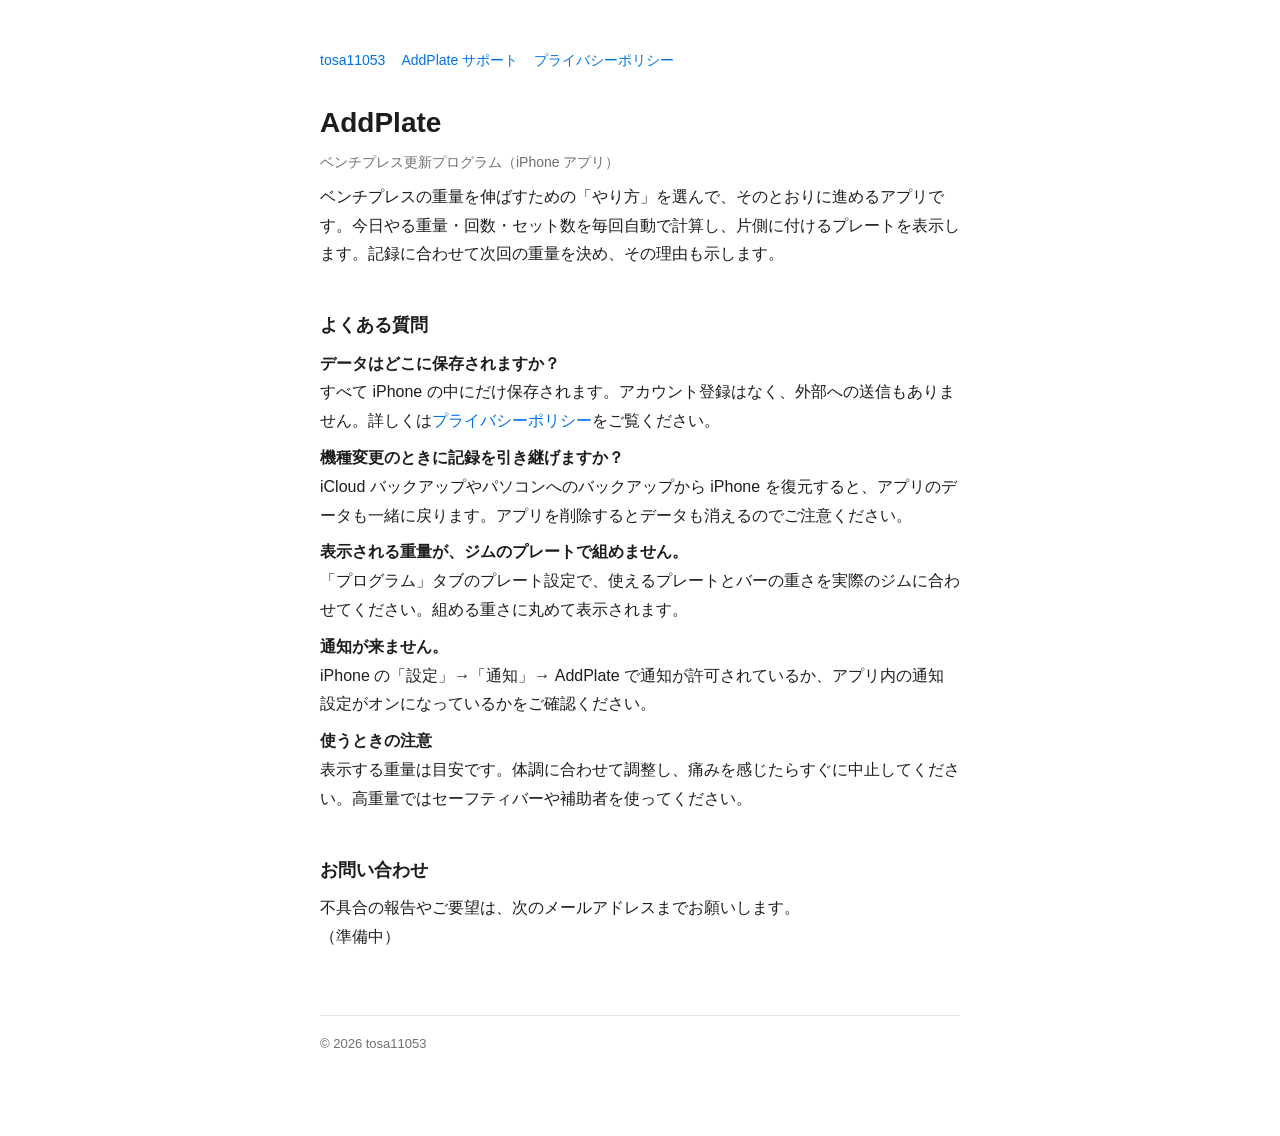
==== addplate/index.html @ 55cd1dd5 "Add the developer site with the AddPlate support page and privacy policy Co-Authored-By: Claude Fabl" ====
<!doctype html>
<html lang="ja">
<head>
<meta charset="utf-8">
<meta name="viewport" content="width=device-width, initial-scale=1">
<title>AddPlate サポート</title>
<link rel="stylesheet" href="../style.css">
</head>
<body>
<main>
<nav><a href="../">tosa11053</a><a href="./">AddPlate サポート</a><a href="privacy.html">プライバシーポリシー</a></nav>
<h1>AddPlate</h1>
<p class="meta">ベンチプレス更新プログラム（iPhone アプリ）</p>
<p>ベンチプレスの重量を伸ばすための「やり方」を選んで、そのとおりに進めるアプリです。今日やる重量・回数・セット数を毎回自動で計算し、片側に付けるプレートを表示します。記録に合わせて次回の重量を決め、その理由も示します。</p>

<h2>よくある質問</h2>
<p><strong>データはどこに保存されますか？</strong><br>すべて iPhone の中にだけ保存されます。アカウント登録はなく、外部への送信もありません。詳しくは<a href="privacy.html">プライバシーポリシー</a>をご覧ください。</p>
<p><strong>機種変更のときに記録を引き継げますか？</strong><br>iCloud バックアップやパソコンへのバックアップから iPhone を復元すると、アプリのデータも一緒に戻ります。アプリを削除するとデータも消えるのでご注意ください。</p>
<p><strong>表示される重量が、ジムのプレートで組めません。</strong><br>「プログラム」タブのプレート設定で、使えるプレートとバーの重さを実際のジムに合わせてください。組める重さに丸めて表示されます。</p>
<p><strong>通知が来ません。</strong><br>iPhone の「設定」→「通知」→ AddPlate で通知が許可されているか、アプリ内の通知設定がオンになっているかをご確認ください。</p>
<p><strong>使うときの注意</strong><br>表示する重量は目安です。体調に合わせて調整し、痛みを感じたらすぐに中止してください。高重量ではセーフティバーや補助者を使ってください。</p>

<h2>お問い合わせ</h2>
<p>不具合の報告やご要望は、次のメールアドレスまでお願いします。<br><span id="contact">（準備中）</span></p>
<footer>© 2026 tosa11053</footer>
</main>
</body>
</html>
---- style.css ----
:root { --bg: #fff; --fg: #1d1d1f; --muted: #6e6e73; --accent: #0071e3; --line: #e5e5ea; }
@media (prefers-color-scheme: dark) { :root { --bg: #000; --fg: #f5f5f7; --muted: #a1a1a6; --line: #2c2c2e; } }
* { box-sizing: border-box; }
body { margin: 0; background: var(--bg); color: var(--fg); font: 16px/1.8 -apple-system, BlinkMacSystemFont, "Hiragino Sans", "Helvetica Neue", sans-serif; }
main { max-width: 680px; margin: 0 auto; padding: 48px 20px 80px; }
h1 { font-size: 28px; line-height: 1.3; margin: 0 0 8px; }
h2 { font-size: 18px; margin: 40px 0 8px; }
p, li { margin: 8px 0; }
ul { padding-left: 22px; }
a { color: var(--accent); text-decoration: none; }
a:hover { text-decoration: underline; }
.meta { color: var(--muted); font-size: 14px; }
nav { font-size: 14px; margin-bottom: 32px; }
nav a + a { margin-left: 16px; }
footer { margin-top: 64px; padding-top: 16px; border-top: 1px solid var(--line); color: var(--muted); font-size: 13px; }
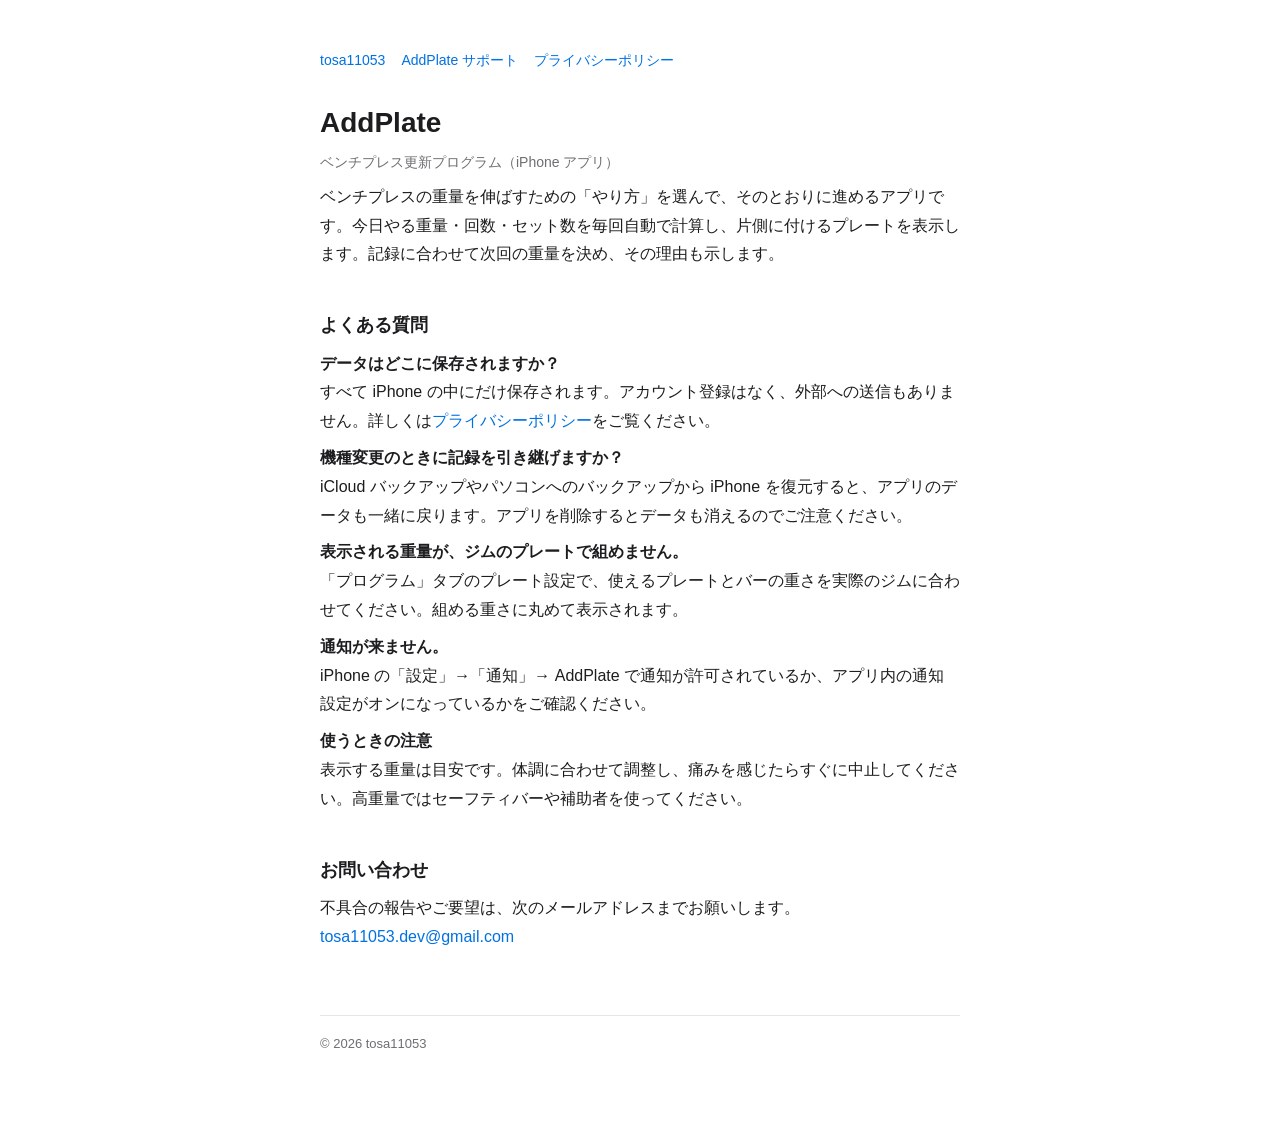
==== commit 57d0d9d5: "Add the contact email" ====
--- a/addplate/index.html
+++ b/addplate/index.html
@@ -21,7 +21,7 @@
 <p><strong>使うときの注意</strong><br>表示する重量は目安です。体調に合わせて調整し、痛みを感じたらすぐに中止してください。高重量ではセーフティバーや補助者を使ってください。</p>
 
 <h2>お問い合わせ</h2>
-<p>不具合の報告やご要望は、次のメールアドレスまでお願いします。<br><span id="contact">（準備中）</span></p>
+<p>不具合の報告やご要望は、次のメールアドレスまでお願いします。<br><a href="mailto:tosa11053.dev@gmail.com">tosa11053.dev@gmail.com</a></p>
 <footer>© 2026 tosa11053</footer>
 </main>
 </body>
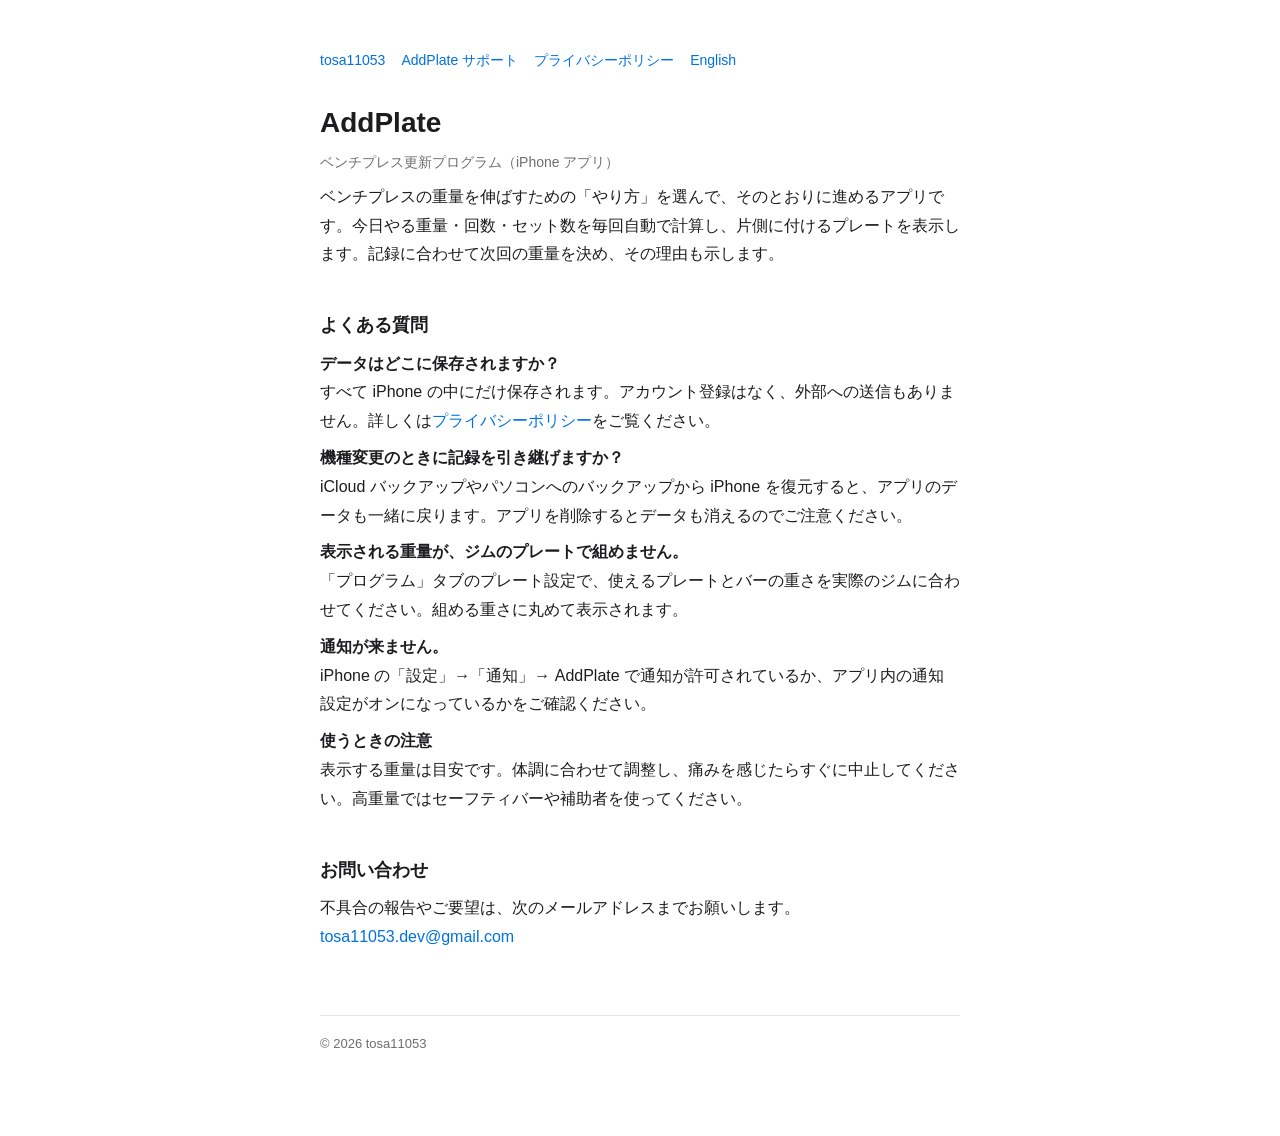
==== commit c620f2c2: "Add English support and privacy pages for AddPlate" ====
--- a/addplate/index.html
+++ b/addplate/index.html
@@ -8,7 +8,7 @@
 </head>
 <body>
 <main>
-<nav><a href="../">tosa11053</a><a href="./">AddPlate サポート</a><a href="privacy.html">プライバシーポリシー</a></nav>
+<nav><a href="../">tosa11053</a><a href="./">AddPlate サポート</a><a href="privacy.html">プライバシーポリシー</a><a href="index-en.html">English</a></nav>
 <h1>AddPlate</h1>
 <p class="meta">ベンチプレス更新プログラム（iPhone アプリ）</p>
 <p>ベンチプレスの重量を伸ばすための「やり方」を選んで、そのとおりに進めるアプリです。今日やる重量・回数・セット数を毎回自動で計算し、片側に付けるプレートを表示します。記録に合わせて次回の重量を決め、その理由も示します。</p>
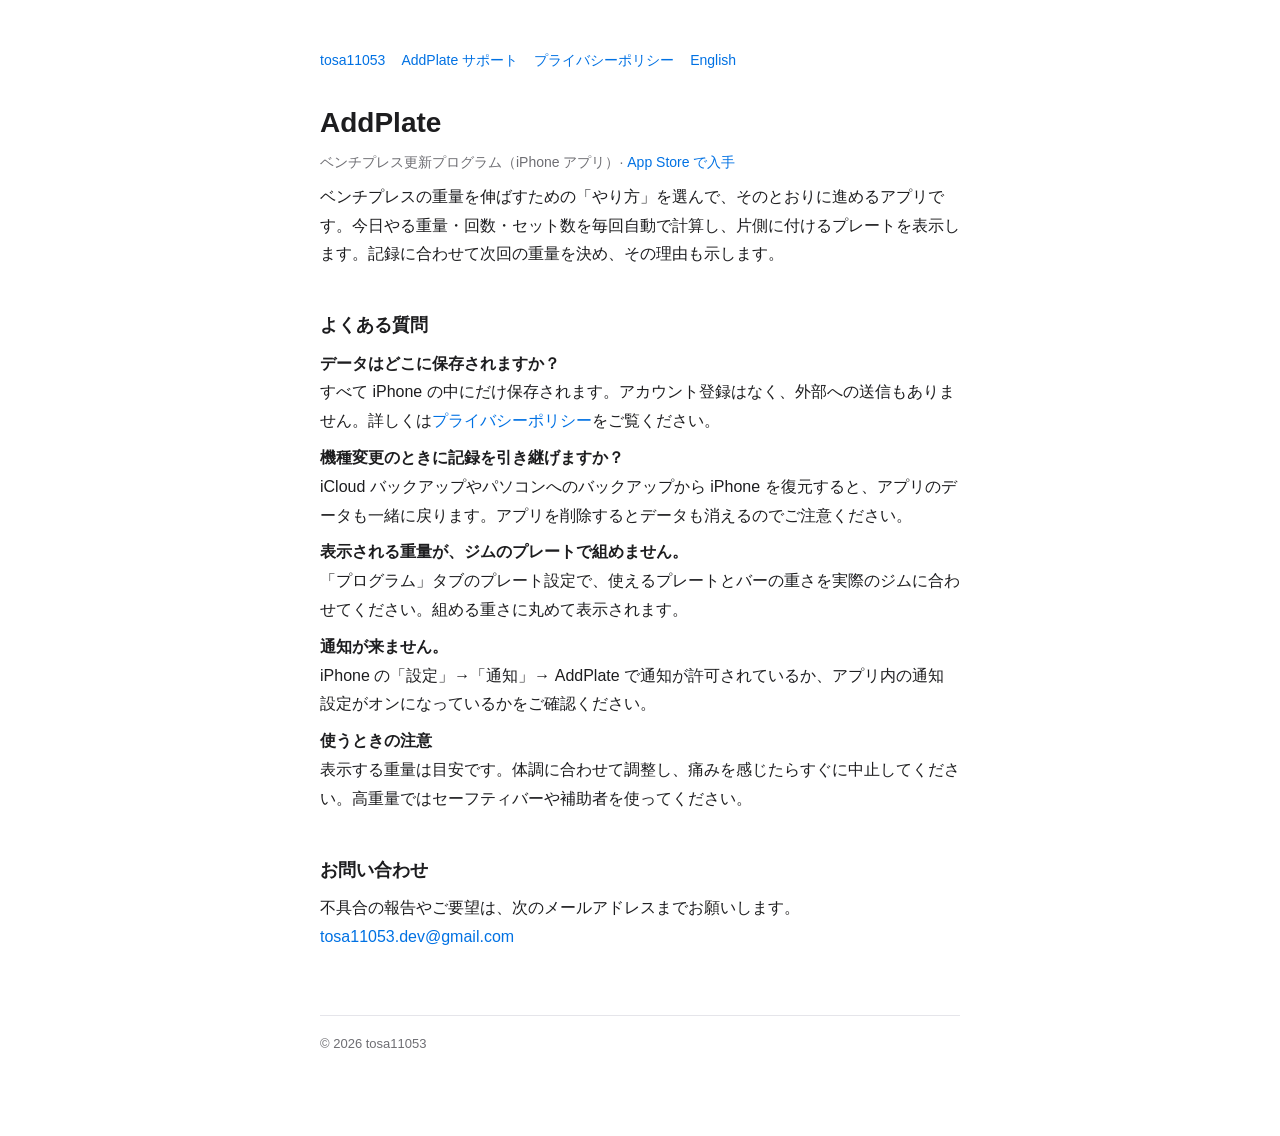
==== commit e951bc6a: "Link to AddPlate on the App Store Co-Authored-By: Claude Fable 5.1 <noreply@anthropic.com>" ====
--- a/addplate/index.html
+++ b/addplate/index.html
@@ -10,7 +10,7 @@
 <main>
 <nav><a href="../">tosa11053</a><a href="./">AddPlate サポート</a><a href="privacy.html">プライバシーポリシー</a><a href="index-en.html">English</a></nav>
 <h1>AddPlate</h1>
-<p class="meta">ベンチプレス更新プログラム（iPhone アプリ）</p>
+<p class="meta">ベンチプレス更新プログラム（iPhone アプリ）· <a href="https://apps.apple.com/jp/app/id6819340630">App Store で入手</a></p>
 <p>ベンチプレスの重量を伸ばすための「やり方」を選んで、そのとおりに進めるアプリです。今日やる重量・回数・セット数を毎回自動で計算し、片側に付けるプレートを表示します。記録に合わせて次回の重量を決め、その理由も示します。</p>
 
 <h2>よくある質問</h2>
